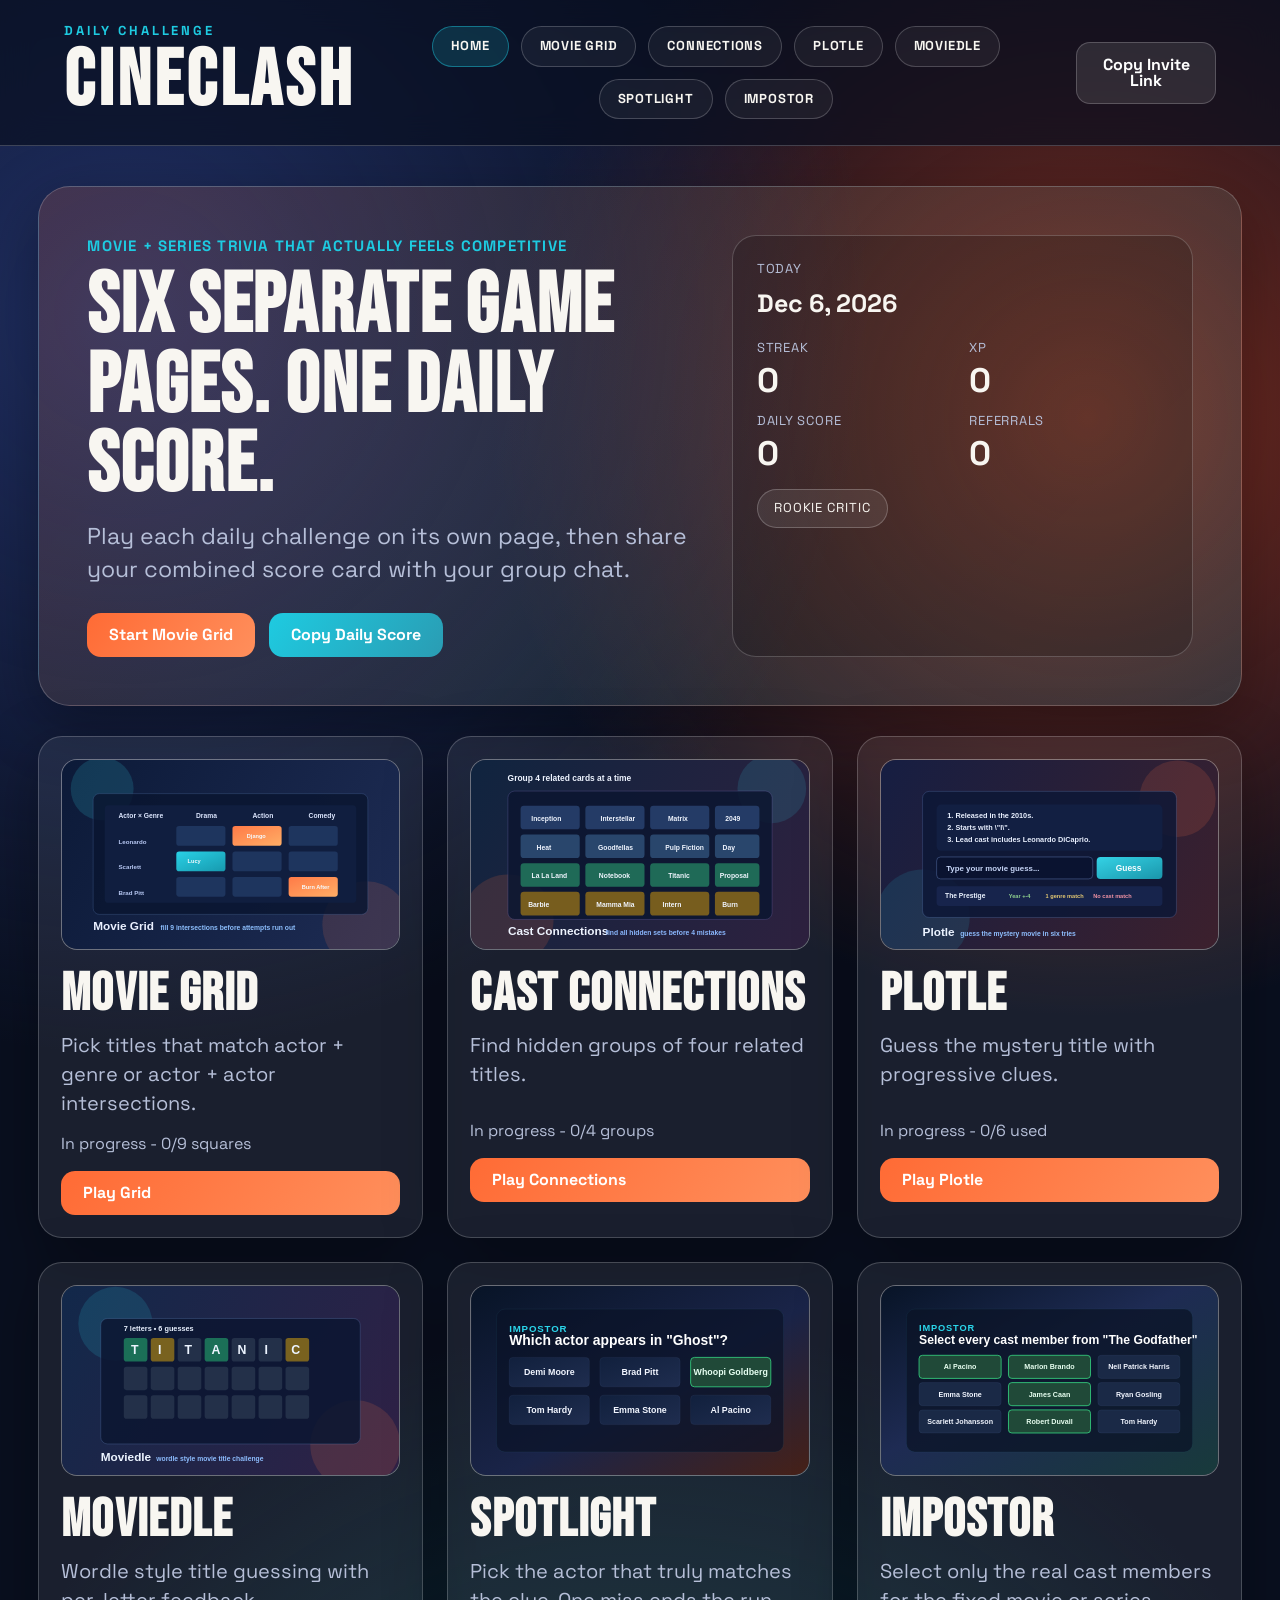
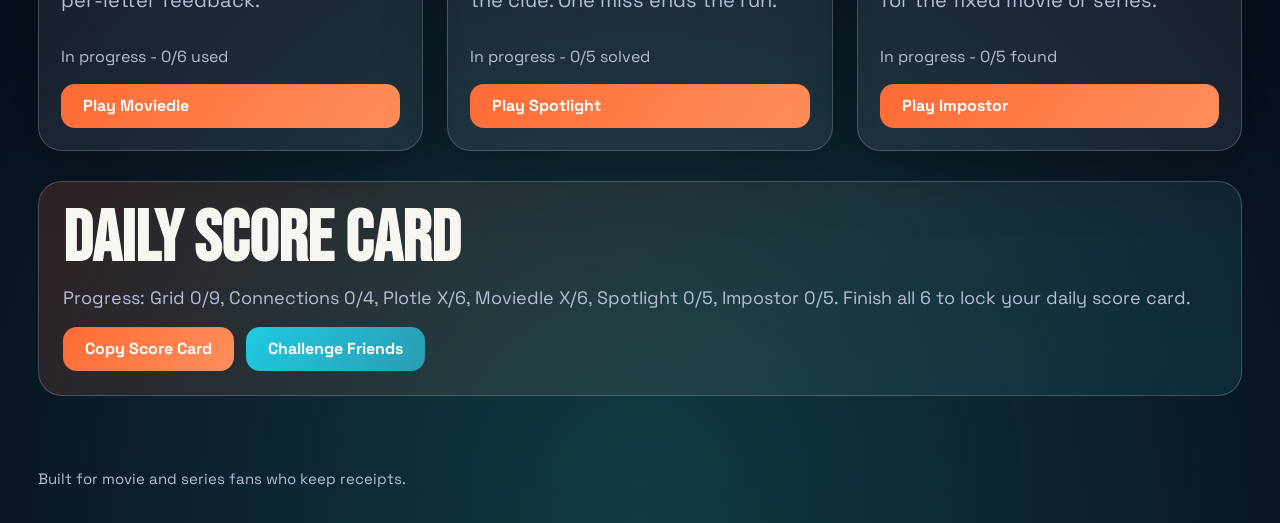
==== index.html @ 078f18a3 "first commit" ====
<!doctype html>
<html lang="en">
  <head>
    <meta charset="UTF-8" />
    <meta name="viewport" content="width=device-width, initial-scale=1.0" />
    <title>CineClash | Daily Movie &amp; Series Games</title>
    <meta
      name="description"
      content="Play daily movie and series games: Movie Grid, Cast Connections, Plotle, Moviedle, Spotlight, and Impostor. Build streaks, share scores, and challenge friends."
    />
    <link rel="preconnect" href="https://fonts.googleapis.com" />
    <link rel="preconnect" href="https://fonts.gstatic.com" crossorigin />
    <link
      href="https://fonts.googleapis.com/css2?family=Bebas+Neue&family=Space+Grotesk:wght@400;500;700&display=swap"
      rel="stylesheet"
    />
    <link rel="stylesheet" href="./styles.css" />
  </head>
  <body data-page="home">
    <div class="ambient ambient-a"></div>
    <div class="ambient ambient-b"></div>

    <header class="topbar">
      <div class="brand-wrap">
        <p class="eyebrow">Daily Challenge</p>
        <h1 class="brand">CineClash</h1>
      </div>
      <nav class="page-nav">
        <a class="nav-link active" href="./index.html">Home</a>
        <a class="nav-link" href="./movie-grid.html">Movie Grid</a>
        <a class="nav-link" href="./cast-connections.html">Connections</a>
        <a class="nav-link" href="./plotle.html">Plotle</a>
        <a class="nav-link" href="./moviedle.html">Moviedle</a>
        <a class="nav-link" href="./impostor.html">Spotlight</a>
        <a class="nav-link" href="./impostor-cast.html">Impostor</a>
      </nav>
      <div class="topbar-actions">
        <button id="copy-link-btn" class="btn btn-ghost">Copy Invite Link</button>
      </div>
    </header>

    <main class="layout">
      <section class="hero reveal">
        <div class="hero-main">
          <p class="hero-kicker">Movie + Series Trivia That Actually Feels Competitive</p>
          <h2>Six separate game pages. One daily score.</h2>
          <p class="hero-sub">
            Play each daily challenge on its own page, then share your combined score card with your group chat.
          </p>
          <div class="hero-actions">
            <a href="./movie-grid.html" class="btn btn-primary">Start Movie Grid</a>
            <button id="copy-haul-btn" class="btn btn-secondary">Copy Daily Score</button>
          </div>
        </div>
        <aside class="stat-card">
          <p class="stat-label">Today</p>
          <p id="today-date" class="stat-main">-</p>
          <div class="stat-grid">
            <div>
              <p class="stat-label">Streak</p>
              <p id="streak-value" class="stat-value">0</p>
            </div>
            <div>
              <p class="stat-label">XP</p>
              <p id="xp-value" class="stat-value">0</p>
            </div>
            <div>
              <p class="stat-label">Daily Score</p>
              <p id="daily-score-value" class="stat-value">0</p>
            </div>
            <div>
              <p class="stat-label">Referrals</p>
              <p id="referral-value" class="stat-value">0</p>
            </div>
          </div>
          <p id="tier-badge" class="tier-badge">Rookie Critic</p>
        </aside>
      </section>

      <section class="hub-grid reveal">
        <article class="hub-card">
          <img class="game-preview" src="./assets/movie-grid.svg" alt="Illustration for Movie Grid game" />
          <h3>Movie Grid</h3>
          <p>Pick titles that match actor + genre or actor + actor intersections.</p>
          <p id="home-grid-status" class="mini">Not started</p>
          <a class="btn btn-primary" href="./movie-grid.html">Play Grid</a>
        </article>
        <article class="hub-card">
          <img class="game-preview" src="./assets/cast-connections.svg" alt="Illustration for Cast Connections game" />
          <h3>Cast Connections</h3>
          <p>Find hidden groups of four related titles.</p>
          <p id="home-connections-status" class="mini">Not started</p>
          <a class="btn btn-primary" href="./cast-connections.html">Play Connections</a>
        </article>
        <article class="hub-card">
          <img class="game-preview" src="./assets/plotle.svg" alt="Illustration for Plotle game" />
          <h3>Plotle</h3>
          <p>Guess the mystery title with progressive clues.</p>
          <p id="home-plotle-status" class="mini">Not started</p>
          <a class="btn btn-primary" href="./plotle.html">Play Plotle</a>
        </article>
        <article class="hub-card">
          <img class="game-preview" src="./assets/moviedle.svg" alt="Illustration for Moviedle game" />
          <h3>Moviedle</h3>
          <p>Wordle style title guessing with per-letter feedback.</p>
          <p id="home-moviedle-status" class="mini">Not started</p>
          <a class="btn btn-primary" href="./moviedle.html">Play Moviedle</a>
        </article>
        <article class="hub-card">
          <img class="game-preview" src="./assets/impostor.svg" alt="Illustration for Spotlight game" />
          <h3>Spotlight</h3>
          <p>Pick the actor that truly matches the clue. One miss ends the run.</p>
          <p id="home-spotlight-status" class="mini">Not started</p>
          <a class="btn btn-primary" href="./impostor.html">Play Spotlight</a>
        </article>
        <article class="hub-card">
          <img class="game-preview" src="./assets/impostor-cast.svg" alt="Illustration for Impostor cast game" />
          <h3>Impostor</h3>
          <p>Select only the real cast members for the fixed movie or series.</p>
          <p id="home-impostor-status" class="mini">Not started</p>
          <a class="btn btn-primary" href="./impostor-cast.html">Play Impostor</a>
        </article>
      </section>

      <section class="share reveal">
        <h3>Daily Score Card</h3>
        <p id="haul-summary">Complete all six game pages to unlock your final score card.</p>
        <div class="share-actions">
          <button id="copy-final-btn" class="btn btn-primary">Copy Score Card</button>
          <button id="challenge-btn" class="btn btn-secondary">Challenge Friends</button>
        </div>
      </section>
    </main>

    <footer class="footer">
      <p>Built for movie and series fans who keep receipts.</p>
    </footer>

    <div id="toast" class="toast"></div>

    <script src="./data/catalog.js"></script>
    <script src="./app.js"></script>
  </body>
</html>
---- styles.css ----
:root {
  --bg: #090f1f;
  --bg-soft: #101a33;
  --surface: rgba(255, 255, 255, 0.07);
  --surface-strong: rgba(255, 255, 255, 0.12);
  --line: rgba(255, 255, 255, 0.2);
  --text: #f8f6f1;
  --muted: #b6bfd8;
  --accent: #ff6b35;
  --accent-2: #1ecbe1;
  --good: #35d07f;
  --warn: #ffcf5c;
  --bad: #ff5d73;
  --shadow: 0 18px 60px rgba(0, 0, 0, 0.34);
}

*,
*::before,
*::after {
  box-sizing: border-box;
}

html,
body {
  margin: 0;
  min-height: 100%;
  color: var(--text);
  background: radial-gradient(circle at 10% 15%, #202f63 0%, transparent 35%),
    radial-gradient(circle at 85% 20%, #7f2d1f 0%, transparent 30%),
    radial-gradient(circle at 50% 100%, #0f3b42 0%, transparent 35%),
    var(--bg);
  font-family: "Space Grotesk", sans-serif;
  font-size: 18px;
  line-height: 1.45;
}

a {
  color: inherit;
  text-decoration: none;
}

.ambient {
  position: fixed;
  pointer-events: none;
  filter: blur(52px);
  z-index: -1;
}

.ambient-a {
  width: 360px;
  height: 360px;
  background: rgba(255, 107, 53, 0.32);
  left: 6%;
  top: 22%;
  animation: drift 13s ease-in-out infinite;
}

.ambient-b {
  width: 430px;
  height: 430px;
  background: rgba(30, 203, 225, 0.32);
  right: 8%;
  top: 54%;
  animation: drift 15s ease-in-out infinite reverse;
}

@keyframes drift {
  0%,
  100% {
    transform: translate3d(0, 0, 0);
  }
  50% {
    transform: translate3d(0, -18px, 0) scale(1.07);
  }
}

.topbar {
  position: sticky;
  top: 0;
  z-index: 30;
  display: flex;
  justify-content: space-between;
  align-items: center;
  gap: 24px;
  padding: 24px 5vw;
  backdrop-filter: blur(16px);
  background: rgba(9, 15, 31, 0.66);
  border-bottom: 1px solid var(--line);
}

.page-nav {
  display: flex;
  flex-wrap: wrap;
  justify-content: center;
  gap: 12px;
}

.nav-link {
  border: 1px solid var(--line);
  border-radius: 999px;
  padding: 10px 18px;
  font-size: 13px;
  font-weight: 700;
  text-transform: uppercase;
  letter-spacing: 0.06em;
  background: rgba(255, 255, 255, 0.05);
  transition: border-color 0.15s ease, background 0.15s ease;
}

.nav-link:hover {
  border-color: var(--accent-2);
}

.nav-link.active {
  background: rgba(30, 203, 225, 0.16);
  border-color: rgba(30, 203, 225, 0.45);
}

.brand-wrap {
  display: flex;
  flex-direction: column;
  line-height: 1;
}

.eyebrow {
  margin: 0;
  color: var(--accent-2);
  text-transform: uppercase;
  letter-spacing: 0.22em;
  font-size: 13px;
  font-weight: 700;
}

.brand {
  margin: 6px 0 0;
  font-family: "Bebas Neue", sans-serif;
  font-size: clamp(56px, 7vw, 78px);
  letter-spacing: 0.05em;
}

.layout {
  width: min(1520px, 94vw);
  margin: 40px auto 72px;
  display: grid;
  gap: 30px;
}

.hero {
  background: linear-gradient(135deg, rgba(255, 107, 53, 0.17), rgba(30, 203, 225, 0.14));
  border: 1px solid var(--line);
  border-radius: 32px;
  box-shadow: var(--shadow);
  padding: clamp(30px, 4vw, 48px);
  display: grid;
  gap: 30px;
  grid-template-columns: 1.2fr 0.9fr;
}

.hero-main {
  display: grid;
  align-content: start;
}

.hero-kicker {
  margin: 0;
  color: var(--accent-2);
  letter-spacing: 0.08em;
  text-transform: uppercase;
  font-weight: 700;
  font-size: 15px;
}

.hero h2 {
  margin: 10px 0 14px;
  font-family: "Bebas Neue", sans-serif;
  letter-spacing: 0.02em;
  font-size: clamp(56px, 7.5vw, 84px);
  line-height: 0.95;
}

.hero-sub {
  margin: 0;
  color: var(--muted);
  font-size: clamp(18px, 2vw, 23px);
  max-width: 44ch;
}

.hero-actions {
  margin-top: 26px;
  display: flex;
  flex-wrap: wrap;
  gap: 14px;
}

.stat-card {
  background: rgba(0, 0, 0, 0.18);
  border: 1px solid var(--line);
  border-radius: 24px;
  padding: 24px;
}

.stat-grid {
  margin-top: 18px;
  display: grid;
  grid-template-columns: 1fr 1fr;
  gap: 14px;
}

.stat-label {
  margin: 0;
  color: var(--muted);
  font-size: 13px;
  letter-spacing: 0.06em;
  text-transform: uppercase;
}

.stat-main {
  margin: 6px 0 10px;
  font-weight: 700;
  font-size: 25px;
}

.stat-value {
  margin: 6px 0 0;
  font-weight: 700;
  font-size: 34px;
  line-height: 1;
}

.tier-badge {
  margin: 18px 0 0;
  display: inline-flex;
  align-items: center;
  border-radius: 999px;
  border: 1px solid rgba(255, 255, 255, 0.22);
  padding: 9px 16px;
  font-size: 13px;
  text-transform: uppercase;
  letter-spacing: 0.07em;
  background: rgba(255, 255, 255, 0.08);
}

.ticker {
  border: 1px solid var(--line);
  border-radius: 18px;
  padding: 18px 24px;
  background: rgba(255, 255, 255, 0.05);
}

.ticker-title {
  margin: 0;
  font-size: 13px;
  text-transform: uppercase;
  color: var(--accent-2);
  letter-spacing: 0.13em;
  font-weight: 700;
}

#live-feed {
  margin: 8px 0 0;
  font-weight: 600;
  font-size: 20px;
}

.games {
  display: grid;
  grid-template-columns: repeat(3, minmax(0, 1fr));
  gap: 24px;
}

.hub-grid {
  display: grid;
  grid-template-columns: repeat(3, minmax(0, 1fr));
  gap: 24px;
}

.hub-card {
  border: 1px solid var(--line);
  border-radius: 24px;
  padding: 22px;
  background: var(--surface);
  box-shadow: var(--shadow);
  min-height: 470px;
  display: grid;
  align-content: start;
}

.game-preview {
  width: 100%;
  aspect-ratio: 16 / 9;
  object-fit: cover;
  border-radius: 16px;
  border: 1px solid rgba(255, 255, 255, 0.3);
  margin-bottom: 18px;
  background: rgba(255, 255, 255, 0.08);
}

.hub-card h3 {
  margin: 0;
  font-family: "Bebas Neue", sans-serif;
  font-size: 54px;
  line-height: 0.95;
  letter-spacing: 0.02em;
}

.hub-card p {
  margin: 12px 0;
  color: var(--muted);
  min-height: 74px;
  font-size: 20px;
}

.hub-card .mini {
  min-height: 0;
  margin: 2px 0 16px;
  font-size: 16px;
}

.single-game {
  width: min(1260px, 100%);
  justify-self: center;
}

.game-card {
  border: 1px solid var(--line);
  border-radius: 28px;
  background: var(--surface);
  box-shadow: var(--shadow);
  padding: 26px;
  display: grid;
  gap: 22px;
}

.game-head {
  display: grid;
  gap: 14px;
}

.game-description-image {
  width: 100%;
  max-height: 310px;
  object-fit: cover;
  border-radius: 20px;
  border: 1px solid rgba(255, 255, 255, 0.28);
  background: rgba(255, 255, 255, 0.08);
}

.game-head h3 {
  margin: 0;
  font-family: "Bebas Neue", sans-serif;
  font-size: clamp(58px, 8vw, 76px);
  line-height: 0.95;
  letter-spacing: 0.02em;
}

.game-head p {
  margin: 0;
  color: var(--muted);
  font-size: 21px;
}

.panel {
  border: 1px solid var(--line);
  border-radius: 18px;
  padding: 20px;
  background: rgba(0, 0, 0, 0.22);
}

.mini {
  margin: 0 0 12px;
  color: var(--muted);
  font-size: 16px;
  min-height: auto;
}

.grid-board {
  display: grid;
  grid-template-columns: repeat(4, 1fr);
  gap: 10px;
}

.grid-header,
.grid-cell {
  min-height: clamp(82px, 8vw, 110px);
  border-radius: 14px;
  border: 1px solid var(--line);
  padding: 12px;
  display: flex;
  align-items: center;
  justify-content: center;
  text-align: center;
  font-size: clamp(14px, 1.5vw, 20px);
  line-height: 1.2;
}

.grid-header {
  background: rgba(255, 255, 255, 0.06);
  font-weight: 700;
}

.grid-corner {
  background: rgba(255, 107, 53, 0.2);
  border-color: rgba(255, 107, 53, 0.45);
}

.grid-cell {
  cursor: pointer;
  color: var(--text);
  background: rgba(13, 20, 39, 0.82);
  transition: transform 0.15s ease, border-color 0.15s ease;
}

.grid-cell:hover {
  transform: translateY(-1px);
}

.grid-cell.active {
  border-color: var(--accent-2);
  box-shadow: 0 0 0 2px rgba(30, 203, 225, 0.2);
}

.grid-cell.filled {
  background: rgba(53, 208, 127, 0.2);
  border-color: rgba(53, 208, 127, 0.55);
  font-weight: 700;
}

.grid-cell.wrong {
  animation: shake 0.26s ease;
}

@keyframes shake {
  0%,
  100% {
    transform: translateX(0);
  }
  25% {
    transform: translateX(-4px);
  }
  75% {
    transform: translateX(4px);
  }
}

.guess-row {
  display: flex;
  gap: 12px;
}

input {
  width: 100%;
  padding: 16px 18px;
  border: 1px solid var(--line);
  background: rgba(7, 12, 24, 0.85);
  color: var(--text);
  border-radius: 14px;
  outline: none;
  font-family: inherit;
  font-size: 18px;
}

input:focus {
  border-color: var(--accent-2);
}

.btn {
  border: none;
  border-radius: 14px;
  padding: 14px 22px;
  font-size: 16px;
  font-weight: 700;
  line-height: 1;
  font-family: inherit;
  cursor: pointer;
  color: #fff;
  transition: transform 0.18s ease, opacity 0.18s ease;
}

.btn:hover {
  transform: translateY(-1px);
}

.btn:active {
  transform: translateY(0);
}

.btn:disabled {
  opacity: 0.55;
  cursor: not-allowed;
}

.btn-primary {
  background: linear-gradient(125deg, #ff6b35, #ff8f5c);
}

.btn-secondary {
  background: linear-gradient(125deg, #1ecbe1, #2a9cb3);
}

.btn-ghost {
  background: rgba(255, 255, 255, 0.1);
  border: 1px solid var(--line);
}

.connections-board {
  display: grid;
  grid-template-columns: repeat(4, minmax(0, 1fr));
  gap: 10px;
  align-items: stretch;
}

.connections-board.empty {
  display: block;
}

.connections-board-empty {
  margin: 0;
  border: 1px dashed var(--line);
  border-radius: 14px;
  padding: 14px;
  color: var(--muted);
  text-align: center;
  font-size: 16px;
}

.conn-item {
  min-height: clamp(88px, 8vw, 112px);
  border-radius: 14px;
  border: 1px solid var(--line);
  background: rgba(11, 18, 35, 0.86);
  color: var(--text);
  font-size: clamp(14px, 1.4vw, 18px);
  font-weight: 600;
  padding: 10px;
  cursor: pointer;
  transition: border-color 0.15s ease, background 0.15s ease, transform 0.24s ease, opacity 0.24s ease;
  will-change: transform;
}

.conn-item.selected {
  border-color: var(--accent-2);
  background: rgba(30, 203, 225, 0.16);
}

.conn-item.solved {
  border-color: rgba(53, 208, 127, 0.6);
  background: rgba(53, 208, 127, 0.18);
}

.conn-item.is-entering {
  animation: conn-item-enter 0.3s cubic-bezier(0.2, 0.9, 0.3, 1);
}

@keyframes conn-item-enter {
  from {
    opacity: 0;
    transform: translateY(8px) scale(0.98);
  }
  to {
    opacity: 1;
    transform: translateY(0) scale(1);
  }
}

.guess-actions {
  display: flex;
  gap: 12px;
}

.solved-list {
  margin: 14px 0 0;
  padding: 0;
  list-style: none;
  display: grid;
  gap: 10px;
}

.connections-reveal-row {
  border-radius: 16px;
  padding: 12px 14px;
  border: 1px solid rgba(255, 255, 255, 0.26);
  color: #051423;
}

.connections-reveal-row.is-new {
  animation: connections-reveal-in 0.36s cubic-bezier(0.2, 0.9, 0.3, 1);
}

@keyframes connections-reveal-in {
  from {
    opacity: 0;
    transform: translateY(-10px) scale(0.98);
  }
  to {
    opacity: 1;
    transform: translateY(0) scale(1);
  }
}

.connections-reveal-row strong {
  display: block;
  font-family: "Bebas Neue", sans-serif;
  letter-spacing: 0.03em;
  font-size: clamp(30px, 3.6vw, 42px);
  line-height: 0.95;
  margin-bottom: 6px;
}

.connections-reveal-row p {
  margin: 0;
  font-weight: 600;
  font-size: 17px;
  line-height: 1.25;
}

.connections-reveal-row.tone-0 {
  background: #ffd43a;
}

.connections-reveal-row.tone-1 {
  background: #5fd4ff;
}

.connections-reveal-row.tone-2 {
  background: #86e8a7;
}

.connections-reveal-row.tone-3 {
  background: #ff9dc0;
}

.game-head .impostor-progress {
  margin: 0;
  color: var(--accent-2);
  text-transform: uppercase;
  letter-spacing: 0.08em;
  font-weight: 700;
  font-size: 14px;
}

.game-head .impostor-question {
  margin: 8px 0 0;
  font-family: "Bebas Neue", sans-serif;
  font-size: clamp(44px, 6vw, 62px);
  line-height: 0.95;
  letter-spacing: 0.02em;
}

.game-head .impostor-sub {
  margin: 8px 0 0;
  color: var(--muted);
  font-size: 19px;
}

.impostor-options {
  display: grid;
  grid-template-columns: repeat(3, minmax(0, 1fr));
  gap: 12px;
}

.impostor-option {
  min-height: clamp(88px, 7vw, 112px);
  border-radius: 14px;
  border: 1px solid var(--line);
  background: rgba(11, 18, 35, 0.86);
  color: var(--text);
  font-size: clamp(16px, 1.5vw, 20px);
  font-weight: 700;
  padding: 12px;
  cursor: pointer;
  transition: border-color 0.16s ease, background 0.16s ease, transform 0.16s ease;
}

.impostor-option:hover {
  transform: translateY(-1px);
}

.impostor-option.selected {
  border-color: var(--accent-2);
  background: rgba(30, 203, 225, 0.16);
}

.impostor-option.correct {
  border-color: rgba(53, 208, 127, 0.72);
  background: rgba(53, 208, 127, 0.26);
}

.impostor-option.wrong {
  border-color: rgba(255, 93, 115, 0.72);
  background: rgba(255, 93, 115, 0.24);
}

.impostor-options.revealed {
  grid-template-columns: 1fr;
}

.impostor-reveal-row {
  border-radius: 14px;
  border: 1px solid var(--line);
  background: rgba(0, 0, 0, 0.2);
  padding: 14px;
}

.impostor-reveal-row strong {
  display: block;
  font-size: 18px;
  line-height: 1.25;
}

.impostor-reveal-row p {
  margin: 6px 0 0;
  color: var(--accent-2);
  font-weight: 700;
  font-size: 20px;
}

.impostor-cast-options {
  display: grid;
  grid-template-columns: repeat(3, minmax(0, 1fr));
  gap: 12px;
}

.impostor-cast-option {
  min-height: clamp(88px, 7vw, 112px);
  border-radius: 14px;
  border: 1px solid var(--line);
  background: rgba(11, 18, 35, 0.86);
  color: var(--text);
  font-size: clamp(16px, 1.5vw, 20px);
  font-weight: 700;
  padding: 12px;
  cursor: pointer;
  transition: border-color 0.16s ease, background 0.16s ease, transform 0.16s ease;
}

.impostor-cast-option:hover {
  transform: translateY(-1px);
}

.impostor-cast-option.selected {
  border-color: var(--accent-2);
  background: rgba(30, 203, 225, 0.16);
}

.impostor-cast-option.correct {
  border-color: rgba(53, 208, 127, 0.72);
  background: rgba(53, 208, 127, 0.26);
}

.impostor-cast-option.wrong {
  border-color: rgba(255, 93, 115, 0.72);
  background: rgba(255, 93, 115, 0.24);
}

.clue-box {
  border: 1px solid var(--line);
  border-radius: 16px;
  background: rgba(0, 0, 0, 0.2);
  padding: 18px;
  min-height: 140px;
}

.clue-box p {
  margin: 0 0 10px;
  font-size: 18px;
}

.clue-box p:last-child {
  margin-bottom: 0;
}

.plotle-guesses {
  display: grid;
  gap: 10px;
}

.moviedle-clue {
  border: 1px solid var(--line);
  border-radius: 16px;
  padding: 14px 16px;
  background: rgba(0, 0, 0, 0.2);
  font-size: 17px;
  color: var(--muted);
}

.moviedle-board-wrap {
  overflow-x: auto;
}

.moviedle-board {
  display: grid;
  gap: 10px;
}

.moviedle-row {
  display: grid;
  gap: 10px;
}

.moviedle-row.active .moviedle-tile.empty {
  border-color: rgba(30, 203, 225, 0.35);
}

.moviedle-row.answer-row {
  margin-top: 6px;
}

.moviedle-tile {
  min-height: clamp(76px, 7vw, 94px);
  border-radius: 12px;
  border: 1px solid var(--line);
  background: rgba(11, 18, 35, 0.9);
  display: flex;
  align-items: center;
  justify-content: center;
  text-transform: uppercase;
  font-size: clamp(26px, 2.2vw, 34px);
  font-weight: 800;
  letter-spacing: 0.04em;
}

.moviedle-tile.exact {
  background: rgba(53, 208, 127, 0.28);
  border-color: rgba(53, 208, 127, 0.6);
}

.moviedle-tile.present {
  background: rgba(255, 207, 92, 0.25);
  border-color: rgba(255, 207, 92, 0.62);
}

.moviedle-tile.absent {
  background: rgba(119, 133, 160, 0.3);
  border-color: rgba(145, 157, 180, 0.58);
}

.moviedle-tile.empty {
  background: rgba(255, 255, 255, 0.03);
}

.moviedle-tile.draft {
  background: rgba(30, 203, 225, 0.18);
  border-color: rgba(30, 203, 225, 0.6);
}

.moviedle-tile.cursor {
  border-color: rgba(30, 203, 225, 0.8);
  box-shadow: 0 0 0 2px rgba(30, 203, 225, 0.22);
  animation: moviedle-cursor 1s steps(1) infinite;
}

@keyframes moviedle-cursor {
  0%,
  49% {
    background: rgba(255, 255, 255, 0.03);
  }
  50%,
  100% {
    background: rgba(30, 203, 225, 0.2);
  }
}

.moviedle-entry-hint {
  margin-bottom: 8px;
}

.moviedle-hidden-input {
  position: absolute;
  width: 1px;
  height: 1px;
  opacity: 0;
  pointer-events: none;
  border: 0;
  padding: 0;
}

.moviedle-keyboard {
  display: grid;
  gap: 8px;
  width: min(640px, 100%);
  margin: 0 auto;
}

.moviedle-keyboard-row {
  display: grid;
  grid-auto-flow: column;
  grid-auto-columns: minmax(0, 1fr);
  gap: 8px;
}

.moviedle-key {
  border: 1px solid var(--line);
  border-radius: 10px;
  background: #f0f2f4;
  color: #111827;
  padding: 12px 8px;
  font-size: 20px;
  font-weight: 700;
  text-transform: lowercase;
  cursor: pointer;
  transition: transform 0.1s ease, filter 0.1s ease;
}

.moviedle-key:hover {
  filter: brightness(0.96);
  transform: translateY(-1px);
}

.moviedle-key.wide {
  grid-column: span 2;
}

.moviedle-key.exact {
  background: rgba(53, 208, 127, 0.9);
  color: #04200f;
}

.moviedle-key.present {
  background: rgba(255, 207, 92, 0.92);
  color: #2b1c00;
}

.moviedle-key.absent {
  background: rgba(151, 163, 180, 0.72);
  color: #f7f9fc;
}

.moviedle-key:disabled {
  opacity: 0.72;
  cursor: default;
}

.guess-item {
  border-radius: 14px;
  border: 1px solid var(--line);
  background: rgba(10, 16, 31, 0.84);
  padding: 12px;
  font-size: 16px;
}

.guess-item strong {
  display: block;
  margin-bottom: 8px;
}

.guess-tags {
  display: flex;
  flex-wrap: wrap;
  gap: 8px;
}

.tag {
  border-radius: 999px;
  padding: 6px 10px;
  font-size: 13px;
  font-weight: 700;
}

.tag.good {
  background: rgba(53, 208, 127, 0.24);
  border: 1px solid rgba(53, 208, 127, 0.56);
}

.tag.mid {
  background: rgba(255, 207, 92, 0.24);
  border: 1px solid rgba(255, 207, 92, 0.56);
}

.tag.bad {
  background: rgba(255, 93, 115, 0.24);
  border: 1px solid rgba(255, 93, 115, 0.56);
}

.share {
  border: 1px solid var(--line);
  border-radius: 24px;
  padding: 24px;
  background: linear-gradient(130deg, rgba(255, 107, 53, 0.15), rgba(30, 203, 225, 0.1));
}

.share h3 {
  margin: 0;
  font-family: "Bebas Neue", sans-serif;
  font-size: clamp(52px, 6vw, 72px);
  line-height: 0.95;
}

.share p {
  color: var(--muted);
  font-size: 18px;
  margin: 10px 0 16px;
}

.share-actions {
  display: flex;
  flex-wrap: wrap;
  gap: 12px;
}

.footer {
  width: min(1520px, 94vw);
  margin: 0 auto 34px;
  color: var(--muted);
  font-size: 15px;
}

.toast {
  position: fixed;
  left: 50%;
  bottom: 24px;
  transform: translateX(-50%) translateY(12px);
  padding: 14px 20px;
  border-radius: 999px;
  border: 1px solid var(--line);
  background: rgba(0, 0, 0, 0.84);
  font-size: 15px;
  opacity: 0;
  pointer-events: none;
  transition: opacity 0.2s ease, transform 0.2s ease;
  z-index: 40;
}

.toast.show {
  opacity: 1;
  transform: translateX(-50%) translateY(0);
}

.win-modal {
  position: fixed;
  inset: 0;
  background: rgba(4, 8, 18, 0.72);
  backdrop-filter: blur(6px);
  display: none;
  align-items: center;
  justify-content: center;
  padding: 24px;
  z-index: 55;
}

.win-modal.show {
  display: flex;
}

.win-modal-card {
  width: min(560px, 94vw);
  border-radius: 24px;
  border: 1px solid var(--line);
  background: linear-gradient(140deg, rgba(255, 107, 53, 0.2), rgba(30, 203, 225, 0.16)), var(--bg-soft);
  box-shadow: var(--shadow);
  padding: 28px;
  text-align: center;
}

.win-modal-card h3 {
  margin: 0;
  font-family: "Bebas Neue", sans-serif;
  font-size: clamp(52px, 7vw, 72px);
  line-height: 0.95;
}

.win-modal-card p {
  margin: 14px 0 22px;
  color: var(--text);
  font-size: clamp(20px, 2.6vw, 28px);
}

.win-modal-card.lost {
  background: linear-gradient(140deg, rgba(255, 93, 115, 0.24), rgba(255, 107, 53, 0.16)), var(--bg-soft);
}

.reveal {
  animation: reveal 0.5s ease both;
}

@keyframes reveal {
  from {
    opacity: 0;
    transform: translateY(10px);
  }
  to {
    opacity: 1;
    transform: translateY(0);
  }
}

@media (max-width: 1320px) {
  .layout,
  .footer {
    width: min(1320px, 94vw);
  }

  .hub-grid {
    grid-template-columns: repeat(3, minmax(0, 1fr));
  }
}

@media (max-width: 1120px) {
  html,
  body {
    font-size: 17px;
  }

  .topbar {
    flex-wrap: wrap;
    justify-content: center;
    padding: 20px 4vw;
  }

  .hero {
    grid-template-columns: 1fr;
  }

  .hub-grid {
    grid-template-columns: repeat(3, minmax(0, 1fr));
  }

  .single-game {
    width: 100%;
  }

  .connections-board {
    grid-template-columns: repeat(2, minmax(0, 1fr));
  }

  .impostor-options {
    grid-template-columns: repeat(2, minmax(0, 1fr));
  }

  .impostor-cast-options {
    grid-template-columns: repeat(2, minmax(0, 1fr));
  }
}

@media (max-width: 760px) {
  .layout {
    margin-top: 24px;
    gap: 20px;
  }

  .topbar {
    align-items: flex-start;
    justify-content: flex-start;
    gap: 14px;
  }

  .page-nav {
    width: 100%;
    justify-content: flex-start;
  }

  .nav-link {
    font-size: 12px;
    padding: 9px 13px;
  }

  .hub-grid {
    grid-template-columns: 1fr;
  }

  .hero,
  .share,
  .game-card,
  .hub-card,
  .panel,
  .stat-card,
  .ticker {
    padding: 16px;
    border-radius: 18px;
  }

  .hero h2,
  .share h3,
  .game-head h3,
  .hub-card h3 {
    font-size: clamp(40px, 11vw, 58px);
  }

  .hero-sub,
  .game-head p,
  .hub-card p,
  .share p,
  #live-feed,
  .clue-box p {
    font-size: 16px;
  }

  .guess-row,
  .guess-actions,
  .share-actions,
  .hero-actions {
    flex-direction: column;
  }

  .grid-board,
  .connections-board {
    gap: 8px;
  }

  .impostor-options {
    grid-template-columns: 1fr;
    gap: 8px;
  }

  .impostor-cast-options {
    grid-template-columns: 1fr;
    gap: 8px;
  }

  .moviedle-row {
    gap: 6px;
  }

  .grid-header,
  .grid-cell,
  .conn-item,
  .impostor-option,
  .impostor-cast-option {
    min-height: 70px;
    font-size: 13px;
    border-radius: 10px;
    padding: 8px;
  }

  input,
  .btn {
    font-size: 15px;
    padding: 12px 14px;
  }

  .moviedle-tile {
    min-height: 58px;
    font-size: 20px;
    border-radius: 8px;
  }

  .moviedle-key {
    font-size: 16px;
    padding: 10px 6px;
    border-radius: 8px;
  }

  .game-description-image {
    border-radius: 14px;
  }

  .game-preview {
    margin-bottom: 12px;
    border-radius: 12px;
  }

  .hub-card {
    min-height: 0;
  }
}
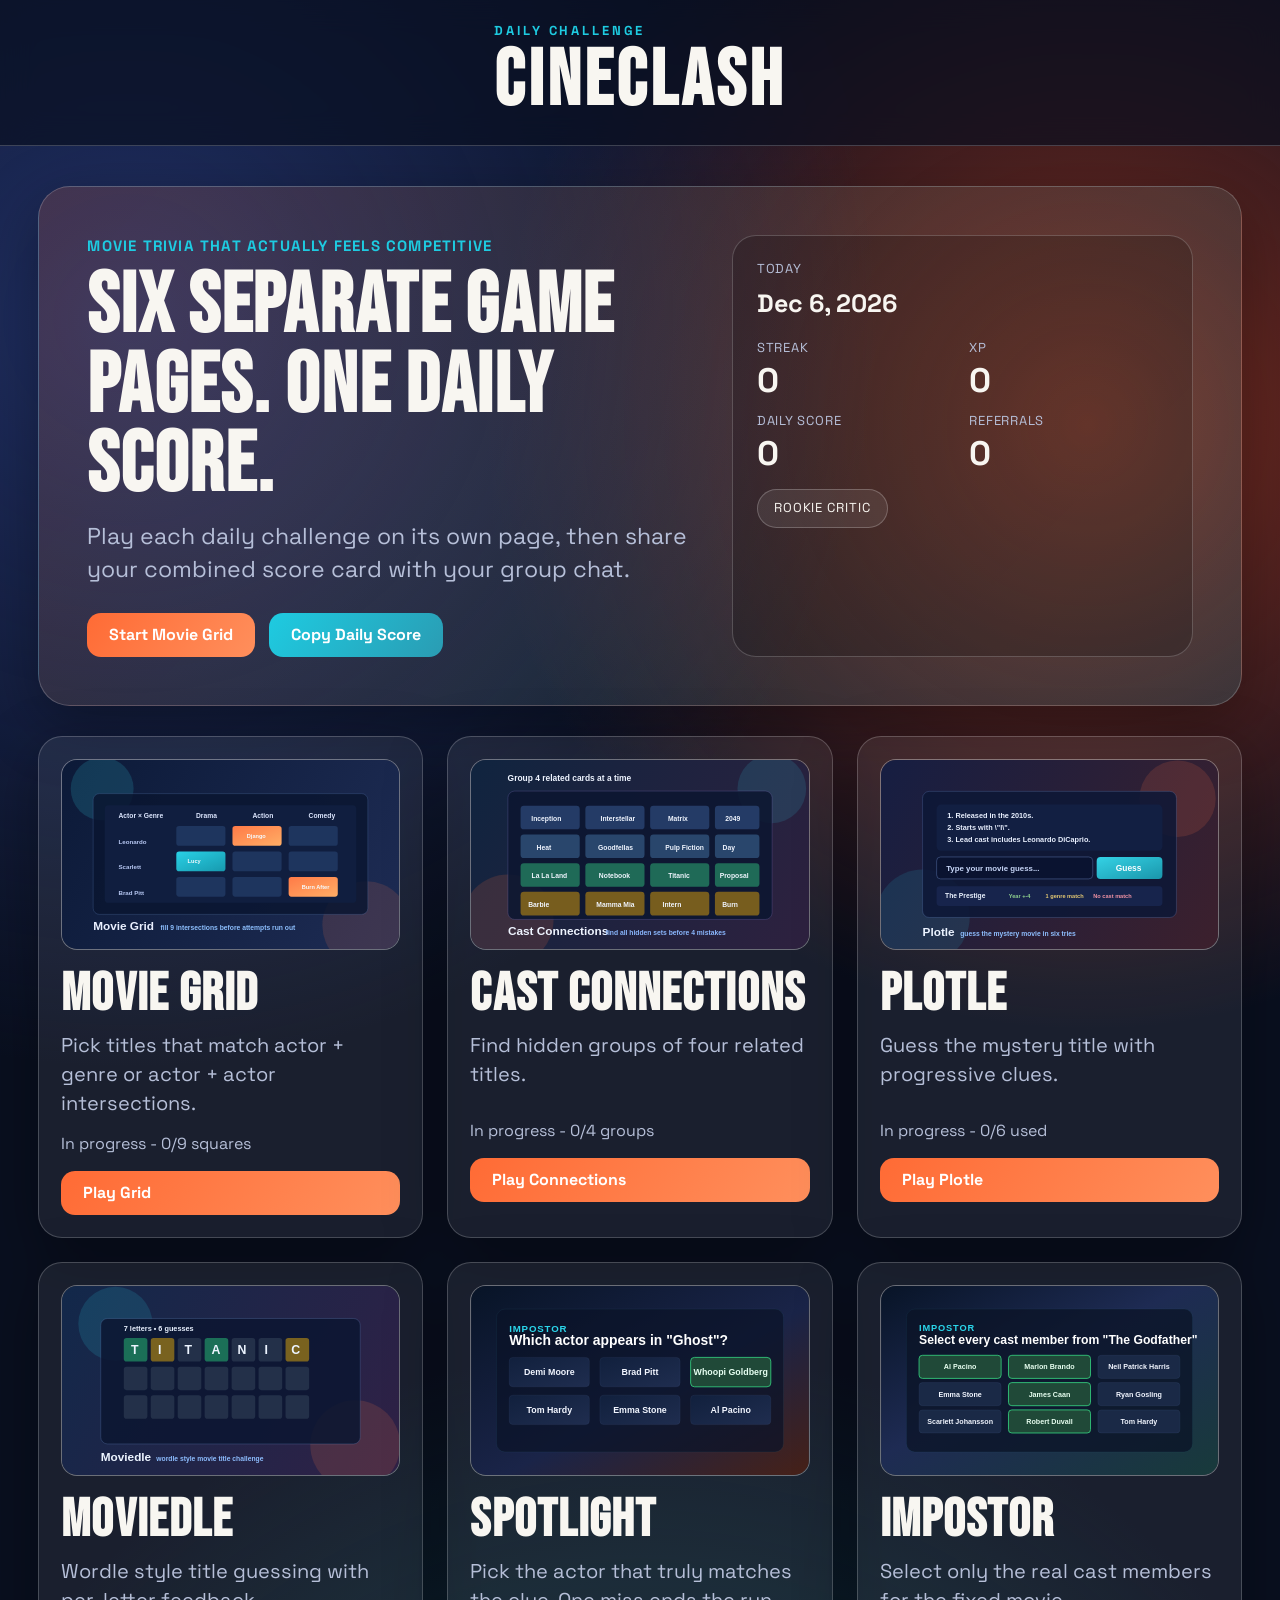
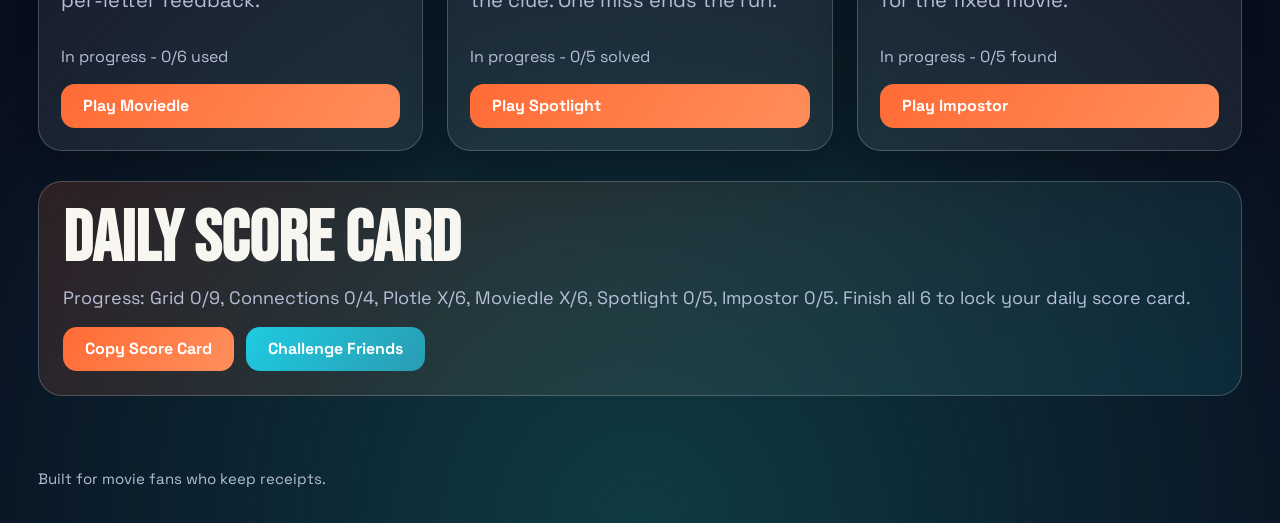
==== commit 43276930: "New database and bug fixes" ====
--- a/index.html
+++ b/index.html
@@ -3,10 +3,10 @@
   <head>
     <meta charset="UTF-8" />
     <meta name="viewport" content="width=device-width, initial-scale=1.0" />
-    <title>CineClash | Daily Movie &amp; Series Games</title>
+    <title>CineClash | Daily Movie Games</title>
     <meta
       name="description"
-      content="Play daily movie and series games: Movie Grid, Cast Connections, Plotle, Moviedle, Spotlight, and Impostor. Build streaks, share scores, and challenge friends."
+      content="Play daily movie games: Movie Grid, Cast Connections, Plotle, Moviedle, Spotlight, and Impostor. Build streaks, share scores, and challenge friends."
     />
     <link rel="preconnect" href="https://fonts.googleapis.com" />
     <link rel="preconnect" href="https://fonts.gstatic.com" crossorigin />
@@ -21,28 +21,18 @@
     <div class="ambient ambient-b"></div>
 
     <header class="topbar">
-      <div class="brand-wrap">
-        <p class="eyebrow">Daily Challenge</p>
-        <h1 class="brand">CineClash</h1>
-      </div>
-      <nav class="page-nav">
-        <a class="nav-link active" href="./index.html">Home</a>
-        <a class="nav-link" href="./movie-grid.html">Movie Grid</a>
-        <a class="nav-link" href="./cast-connections.html">Connections</a>
-        <a class="nav-link" href="./plotle.html">Plotle</a>
-        <a class="nav-link" href="./moviedle.html">Moviedle</a>
-        <a class="nav-link" href="./impostor.html">Spotlight</a>
-        <a class="nav-link" href="./impostor-cast.html">Impostor</a>
-      </nav>
-      <div class="topbar-actions">
-        <button id="copy-link-btn" class="btn btn-ghost">Copy Invite Link</button>
-      </div>
+      <a class="brand-home" href="./index.html" aria-label="Go to home">
+        <div class="brand-wrap">
+          <p class="eyebrow">Daily Challenge</p>
+          <h1 class="brand">CineClash</h1>
+        </div>
+      </a>
     </header>
 
     <main class="layout">
       <section class="hero reveal">
         <div class="hero-main">
-          <p class="hero-kicker">Movie + Series Trivia That Actually Feels Competitive</p>
+          <p class="hero-kicker">Movie Trivia That Actually Feels Competitive</p>
           <h2>Six separate game pages. One daily score.</h2>
           <p class="hero-sub">
             Play each daily challenge on its own page, then share your combined score card with your group chat.
@@ -116,7 +106,7 @@
         <article class="hub-card">
           <img class="game-preview" src="./assets/impostor-cast.svg" alt="Illustration for Impostor cast game" />
           <h3>Impostor</h3>
-          <p>Select only the real cast members for the fixed movie or series.</p>
+          <p>Select only the real cast members for the fixed movie.</p>
           <p id="home-impostor-status" class="mini">Not started</p>
           <a class="btn btn-primary" href="./impostor-cast.html">Play Impostor</a>
         </article>
@@ -133,7 +123,7 @@
     </main>
 
     <footer class="footer">
-      <p>Built for movie and series fans who keep receipts.</p>
+      <p>Built for movie fans who keep receipts.</p>
     </footer>
 
     <div id="toast" class="toast"></div>
--- a/styles.css
+++ b/styles.css
@@ -32,6 +32,7 @@
   font-family: "Space Grotesk", sans-serif;
   font-size: 18px;
   line-height: 1.45;
+  overflow-x: hidden;
 }
 
 a {
@@ -79,7 +80,7 @@
   top: 0;
   z-index: 30;
   display: flex;
-  justify-content: space-between;
+  justify-content: center;
   align-items: center;
   gap: 24px;
   padding: 24px 5vw;
@@ -88,11 +89,22 @@
   border-bottom: 1px solid var(--line);
 }
 
+.brand-home {
+  display: inline-flex;
+  align-items: center;
+  transition: opacity 0.16s ease;
+}
+
+.brand-home:hover {
+  opacity: 0.9;
+}
+
 .page-nav {
   display: flex;
   flex-wrap: wrap;
   justify-content: center;
   gap: 12px;
+  min-width: 0;
 }
 
 .nav-link {
@@ -105,6 +117,7 @@
   letter-spacing: 0.06em;
   background: rgba(255, 255, 255, 0.05);
   transition: border-color 0.15s ease, background 0.15s ease;
+  white-space: nowrap;
 }
 
 .nav-link:hover {
@@ -136,6 +149,15 @@
   font-family: "Bebas Neue", sans-serif;
   font-size: clamp(56px, 7vw, 78px);
   letter-spacing: 0.05em;
+}
+
+.topbar-actions {
+  display: flex;
+  align-items: center;
+}
+
+.topbar-actions .btn {
+  white-space: nowrap;
 }
 
 .layout {
@@ -391,6 +413,8 @@
   text-align: center;
   font-size: clamp(14px, 1.5vw, 20px);
   line-height: 1.2;
+  overflow-wrap: anywhere;
+  word-break: break-word;
 }
 
 .grid-header {
@@ -535,6 +559,8 @@
   cursor: pointer;
   transition: border-color 0.15s ease, background 0.15s ease, transform 0.24s ease, opacity 0.24s ease;
   will-change: transform;
+  overflow-wrap: anywhere;
+  word-break: break-word;
 }
 
 .conn-item.selected {
@@ -669,6 +695,8 @@
   padding: 12px;
   cursor: pointer;
   transition: border-color 0.16s ease, background 0.16s ease, transform 0.16s ease;
+  overflow-wrap: anywhere;
+  word-break: break-word;
 }
 
 .impostor-option:hover {
@@ -731,6 +759,8 @@
   padding: 12px;
   cursor: pointer;
   transition: border-color 0.16s ease, background 0.16s ease, transform 0.16s ease;
+  overflow-wrap: anywhere;
+  word-break: break-word;
 }
 
 .impostor-cast-option:hover {
@@ -865,13 +895,16 @@
 }
 
 .moviedle-hidden-input {
-  position: absolute;
+  position: fixed;
+  top: 0;
+  left: 0;
   width: 1px;
   height: 1px;
   opacity: 0;
   pointer-events: none;
   border: 0;
   padding: 0;
+  transform: translate(-200vw, -200vh);
 }
 
 .moviedle-keyboard {
@@ -1106,12 +1139,36 @@
     padding: 20px 4vw;
   }
 
+  .brand {
+    font-size: clamp(44px, 7vw, 62px);
+  }
+
+  .page-nav {
+    width: 100%;
+    justify-content: flex-start;
+    flex-wrap: nowrap;
+    overflow-x: auto;
+    padding-bottom: 6px;
+    margin-bottom: -6px;
+    -webkit-overflow-scrolling: touch;
+    scrollbar-width: thin;
+  }
+
+  .page-nav::-webkit-scrollbar {
+    height: 6px;
+  }
+
+  .page-nav::-webkit-scrollbar-thumb {
+    background: rgba(255, 255, 255, 0.24);
+    border-radius: 999px;
+  }
+
   .hero {
     grid-template-columns: 1fr;
   }
 
   .hub-grid {
-    grid-template-columns: repeat(3, minmax(0, 1fr));
+    grid-template-columns: repeat(2, minmax(0, 1fr));
   }
 
   .single-game {
@@ -1138,19 +1195,27 @@
   }
 
   .topbar {
-    align-items: flex-start;
-    justify-content: flex-start;
+    align-items: center;
+    justify-content: center;
     gap: 14px;
   }
 
   .page-nav {
     width: 100%;
     justify-content: flex-start;
+    flex-wrap: nowrap;
+    overflow-x: auto;
+    padding-bottom: 6px;
+    margin-bottom: -6px;
   }
 
   .nav-link {
     font-size: 12px;
     padding: 9px 13px;
+  }
+
+  .brand {
+    font-size: clamp(36px, 12vw, 52px);
   }
 
   .hub-grid {
@@ -1184,6 +1249,10 @@
     font-size: 16px;
   }
 
+  .stat-value {
+    font-size: clamp(24px, 8vw, 30px);
+  }
+
   .guess-row,
   .guess-actions,
   .share-actions,
@@ -1251,4 +1320,70 @@
   .hub-card {
     min-height: 0;
   }
-}
+
+  .hub-card p {
+    min-height: 0;
+  }
+}
+
+@media (max-width: 560px) {
+  html,
+  body {
+    font-size: 16px;
+  }
+
+  .layout,
+  .footer {
+    width: min(1520px, 96vw);
+  }
+
+  .topbar {
+    padding: 14px 3vw;
+  }
+
+  .hero {
+    gap: 18px;
+  }
+
+  .hero-actions,
+  .share-actions,
+  .guess-actions {
+    gap: 10px;
+  }
+
+  .grid-header,
+  .grid-cell,
+  .conn-item,
+  .impostor-option,
+  .impostor-cast-option {
+    min-height: 62px;
+    font-size: 12px;
+    padding: 7px;
+  }
+
+  .moviedle-tile {
+    min-height: 52px;
+    font-size: 18px;
+  }
+
+  .moviedle-keyboard {
+    gap: 6px;
+  }
+
+  .moviedle-keyboard-row {
+    gap: 6px;
+  }
+
+  .moviedle-key {
+    font-size: 14px;
+    padding: 9px 5px;
+  }
+
+  .connections-reveal-row strong {
+    font-size: clamp(24px, 8vw, 30px);
+  }
+
+  .connections-reveal-row p {
+    font-size: 14px;
+  }
+}
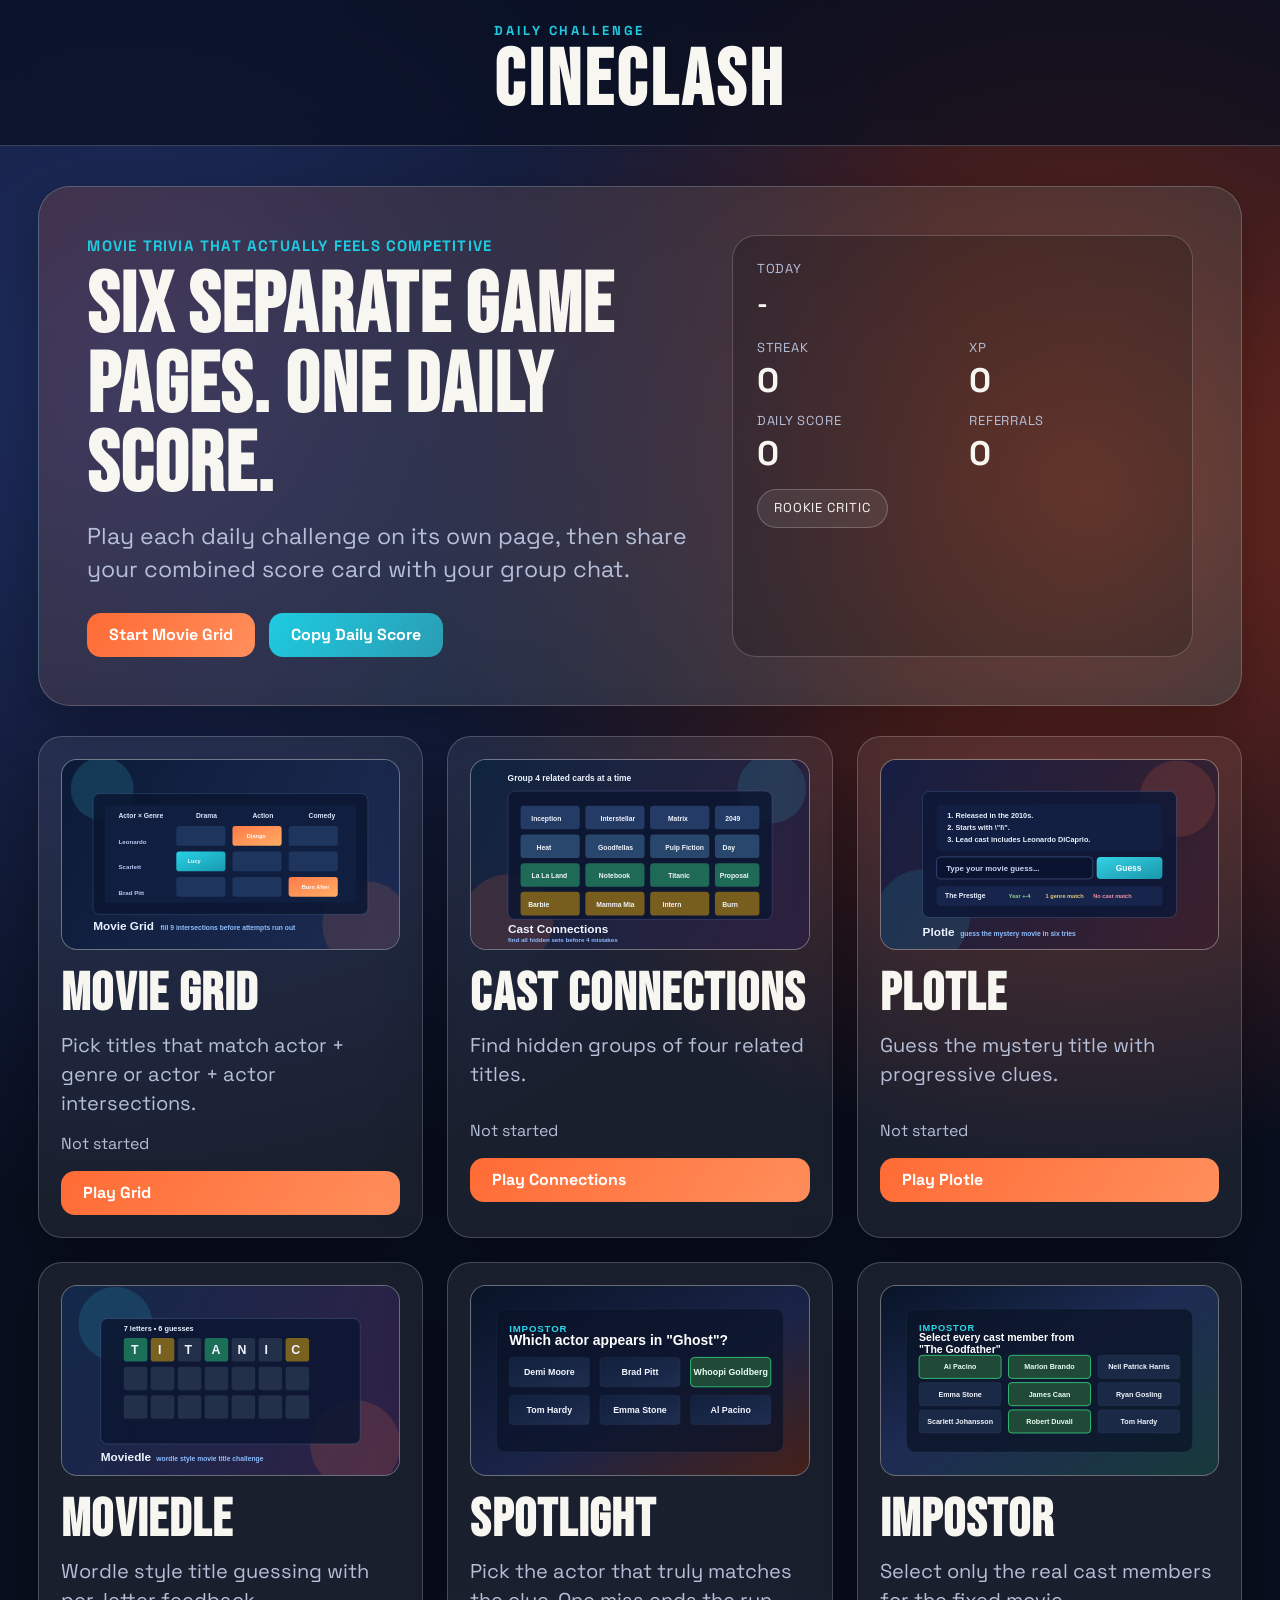
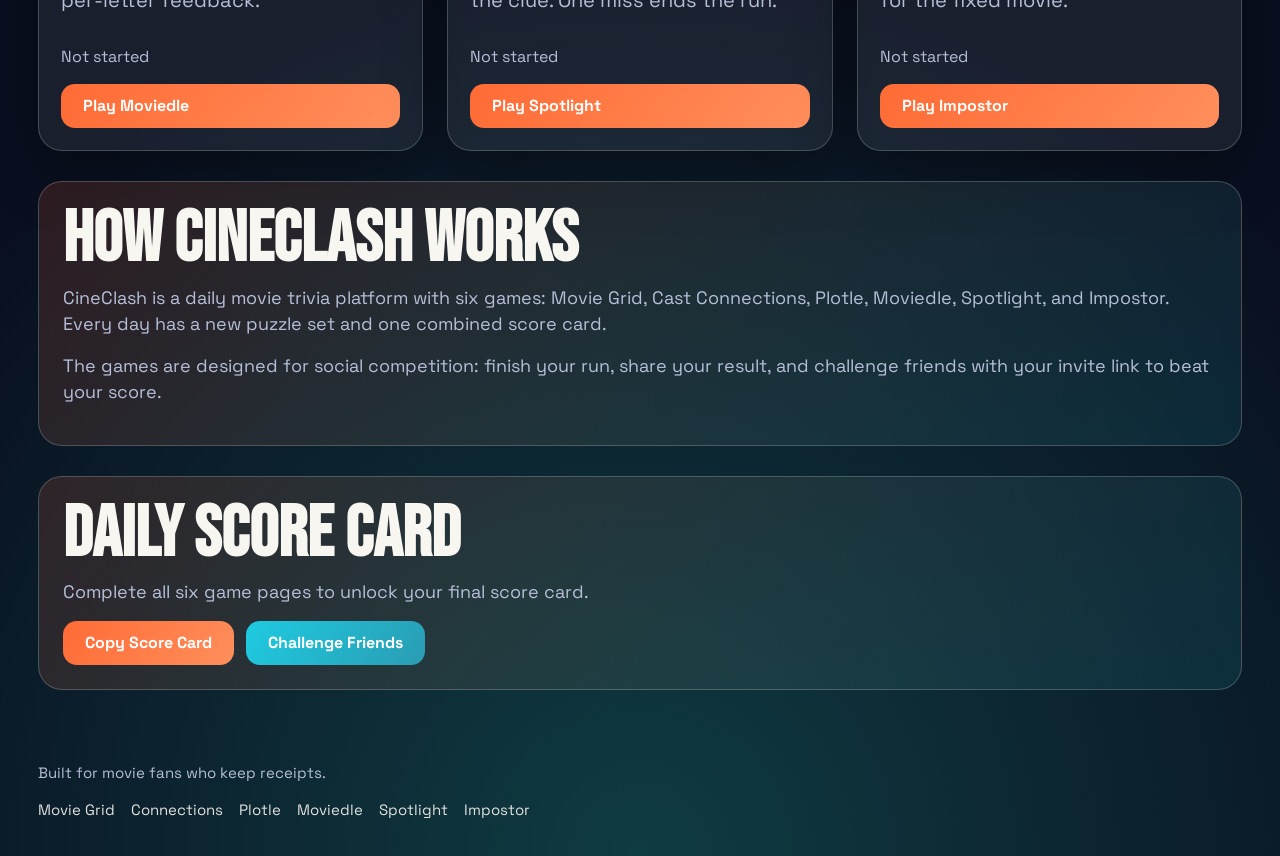
==== commit 00f6882c: "readjusted catalog to BE" ====
--- a/index.html
+++ b/index.html
@@ -3,18 +3,67 @@
   <head>
     <meta charset="UTF-8" />
     <meta name="viewport" content="width=device-width, initial-scale=1.0" />
-    <title>CineClash | Daily Movie Games</title>
+    <title>CineClash - Daily Movie Games: Grid, Connections, Plotle, Moviedle</title>
     <meta
       name="description"
-      content="Play daily movie games: Movie Grid, Cast Connections, Plotle, Moviedle, Spotlight, and Impostor. Build streaks, share scores, and challenge friends."
-    />
+      content="Play viral daily movie games: Movie Grid, Cast Connections, Plotle, Moviedle, Spotlight and Impostor. Build streaks, share score cards, and challenge your friends."
+    />
+    <meta name="robots" content="index, follow, max-image-preview:large, max-snippet:-1, max-video-preview:-1" />
+    <meta name="theme-color" content="#081427" />
+    <link rel="canonical" href="https://cineclashgame.vercel.app/" />
+    <link rel="alternate" hreflang="en" href="https://cineclashgame.vercel.app/" />
+    <meta property="og:type" content="website" />
+    <meta property="og:site_name" content="CineClash" />
+    <meta property="og:title" content="CineClash - Daily Movie Games" />
+    <meta
+      property="og:description"
+      content="Daily movie trivia games with social challenge loops. Play Grid, Connections, Plotle, Moviedle, Spotlight, and Impostor."
+    />
+    <meta property="og:url" content="https://cineclashgame.vercel.app/" />
+    <meta property="og:image" content="https://cineclashgame.vercel.app/assets/movie-grid.svg" />
+    <meta property="og:image:alt" content="CineClash daily movie games preview" />
+    <meta name="twitter:card" content="summary_large_image" />
+    <meta name="twitter:title" content="CineClash - Daily Movie Games" />
+    <meta
+      name="twitter:description"
+      content="Solve daily movie puzzles and challenge your friends with shareable score cards."
+    />
+    <meta name="twitter:image" content="https://cineclashgame.vercel.app/assets/movie-grid.svg" />
     <link rel="preconnect" href="https://fonts.googleapis.com" />
     <link rel="preconnect" href="https://fonts.gstatic.com" crossorigin />
     <link
       href="https://fonts.googleapis.com/css2?family=Bebas+Neue&family=Space+Grotesk:wght@400;500;700&display=swap"
       rel="stylesheet"
     />
+    <link rel="icon" href="./assets/favicon.svg" type="image/svg+xml" />
+    <link rel="manifest" href="./manifest.webmanifest" />
     <link rel="stylesheet" href="./styles.css" />
+    <script type="application/ld+json">
+      {
+        "@context": "https://schema.org",
+        "@type": "WebSite",
+        "name": "CineClash",
+        "url": "https://cineclashgame.vercel.app/",
+        "description": "Daily movie games with shareable score cards and friend challenges.",
+        "inLanguage": "en"
+      }
+    </script>
+    <script type="application/ld+json">
+      {
+        "@context": "https://schema.org",
+        "@type": "WebApplication",
+        "name": "CineClash",
+        "url": "https://cineclashgame.vercel.app/",
+        "applicationCategory": "GameApplication",
+        "operatingSystem": "Any",
+        "browserRequirements": "Requires JavaScript",
+        "offers": {
+          "@type": "Offer",
+          "price": "0",
+          "priceCurrency": "USD"
+        }
+      }
+    </script>
   </head>
   <body data-page="home">
     <div class="ambient ambient-a"></div>
@@ -69,47 +118,59 @@
 
       <section class="hub-grid reveal">
         <article class="hub-card">
-          <img class="game-preview" src="./assets/movie-grid.svg" alt="Illustration for Movie Grid game" />
+          <img class="game-preview" src="./assets/movie-grid.svg" alt="Illustration for Movie Grid game" loading="lazy" />
           <h3>Movie Grid</h3>
           <p>Pick titles that match actor + genre or actor + actor intersections.</p>
           <p id="home-grid-status" class="mini">Not started</p>
           <a class="btn btn-primary" href="./movie-grid.html">Play Grid</a>
         </article>
         <article class="hub-card">
-          <img class="game-preview" src="./assets/cast-connections.svg" alt="Illustration for Cast Connections game" />
+          <img class="game-preview" src="./assets/cast-connections.svg" alt="Illustration for Cast Connections game" loading="lazy" />
           <h3>Cast Connections</h3>
           <p>Find hidden groups of four related titles.</p>
           <p id="home-connections-status" class="mini">Not started</p>
           <a class="btn btn-primary" href="./cast-connections.html">Play Connections</a>
         </article>
         <article class="hub-card">
-          <img class="game-preview" src="./assets/plotle.svg" alt="Illustration for Plotle game" />
+          <img class="game-preview" src="./assets/plotle.svg" alt="Illustration for Plotle game" loading="lazy" />
           <h3>Plotle</h3>
           <p>Guess the mystery title with progressive clues.</p>
           <p id="home-plotle-status" class="mini">Not started</p>
           <a class="btn btn-primary" href="./plotle.html">Play Plotle</a>
         </article>
         <article class="hub-card">
-          <img class="game-preview" src="./assets/moviedle.svg" alt="Illustration for Moviedle game" />
+          <img class="game-preview" src="./assets/moviedle.svg" alt="Illustration for Moviedle game" loading="lazy" />
           <h3>Moviedle</h3>
           <p>Wordle style title guessing with per-letter feedback.</p>
           <p id="home-moviedle-status" class="mini">Not started</p>
           <a class="btn btn-primary" href="./moviedle.html">Play Moviedle</a>
         </article>
         <article class="hub-card">
-          <img class="game-preview" src="./assets/impostor.svg" alt="Illustration for Spotlight game" />
+          <img class="game-preview" src="./assets/impostor.svg" alt="Illustration for Spotlight game" loading="lazy" />
           <h3>Spotlight</h3>
           <p>Pick the actor that truly matches the clue. One miss ends the run.</p>
           <p id="home-spotlight-status" class="mini">Not started</p>
           <a class="btn btn-primary" href="./impostor.html">Play Spotlight</a>
         </article>
         <article class="hub-card">
-          <img class="game-preview" src="./assets/impostor-cast.svg" alt="Illustration for Impostor cast game" />
+          <img class="game-preview" src="./assets/impostor-cast.svg" alt="Illustration for Impostor cast game" loading="lazy" />
           <h3>Impostor</h3>
           <p>Select only the real cast members for the fixed movie.</p>
           <p id="home-impostor-status" class="mini">Not started</p>
           <a class="btn btn-primary" href="./impostor-cast.html">Play Impostor</a>
         </article>
+      </section>
+
+      <section class="share reveal seo-copy" aria-labelledby="how-to-play">
+        <h3 id="how-to-play">How CineClash Works</h3>
+        <p>
+          CineClash is a daily movie trivia platform with six games: Movie Grid, Cast Connections, Plotle, Moviedle,
+          Spotlight, and Impostor. Every day has a new puzzle set and one combined score card.
+        </p>
+        <p>
+          The games are designed for social competition: finish your run, share your result, and challenge friends
+          with your invite link to beat your score.
+        </p>
       </section>
 
       <section class="share reveal">
@@ -124,11 +185,19 @@
 
     <footer class="footer">
       <p>Built for movie fans who keep receipts.</p>
+      <nav class="footer-links" aria-label="Game pages">
+        <a href="./movie-grid.html">Movie Grid</a>
+        <a href="./cast-connections.html">Connections</a>
+        <a href="./plotle.html">Plotle</a>
+        <a href="./moviedle.html">Moviedle</a>
+        <a href="./impostor.html">Spotlight</a>
+        <a href="./impostor-cast.html">Impostor</a>
+      </nav>
     </footer>
 
     <div id="toast" class="toast"></div>
 
-    <script src="./data/catalog.js"></script>
-    <script src="./app.js"></script>
+    <script src="/api/daily-catalog.js" defer></script>
+    <script src="./app.js" defer></script>
   </body>
 </html>
--- a/styles.css
+++ b/styles.css
@@ -469,6 +469,13 @@
 .guess-row {
   display: flex;
   gap: 12px;
+  flex-wrap: wrap;
+  align-items: center;
+}
+
+.guess-row input {
+  flex: 1 1 320px;
+  width: auto;
 }
 
 input {
@@ -526,6 +533,11 @@
   border: 1px solid var(--line);
 }
 
+.btn-surrender {
+  background: rgba(255, 92, 92, 0.16);
+  border: 1px solid rgba(255, 120, 120, 0.58);
+}
+
 .connections-board {
   display: grid;
   grid-template-columns: repeat(4, minmax(0, 1fr));
@@ -591,6 +603,7 @@
 .guess-actions {
   display: flex;
   gap: 12px;
+  flex-wrap: wrap;
 }
 
 .solved-list {
@@ -895,16 +908,13 @@
 }
 
 .moviedle-hidden-input {
-  position: fixed;
-  top: 0;
-  left: 0;
+  position: absolute;
   width: 1px;
   height: 1px;
   opacity: 0;
   pointer-events: none;
   border: 0;
   padding: 0;
-  transform: translate(-200vw, -200vh);
 }
 
 .moviedle-keyboard {
@@ -931,6 +941,7 @@
   font-weight: 700;
   text-transform: lowercase;
   cursor: pointer;
+  touch-action: manipulation;
   transition: transform 0.1s ease, filter 0.1s ease;
 }
 
@@ -1035,6 +1046,30 @@
   margin: 0 auto 34px;
   color: var(--muted);
   font-size: 15px;
+}
+
+.footer-links {
+  display: flex;
+  flex-wrap: wrap;
+  gap: 10px 16px;
+  margin-top: 10px;
+}
+
+.footer-links a {
+  color: var(--text);
+  text-decoration: none;
+  border-bottom: 1px solid transparent;
+  transition: border-color 0.16s ease, opacity 0.16s ease;
+  opacity: 0.9;
+}
+
+.footer-links a:hover {
+  border-color: rgba(255, 255, 255, 0.55);
+  opacity: 1;
+}
+
+.seo-copy h3 {
+  margin: 0;
 }
 
 .toast {
@@ -1097,8 +1132,66 @@
   font-size: clamp(20px, 2.6vw, 28px);
 }
 
+.win-modal-actions {
+  display: flex;
+  flex-wrap: wrap;
+  justify-content: center;
+  gap: 10px;
+}
+
+.win-modal-actions .btn {
+  min-width: 150px;
+}
+
 .win-modal-card.lost {
   background: linear-gradient(140deg, rgba(255, 93, 115, 0.24), rgba(255, 107, 53, 0.16)), var(--bg-soft);
+}
+
+.confirm-modal {
+  position: fixed;
+  inset: 0;
+  display: none;
+  align-items: center;
+  justify-content: center;
+  background: rgba(2, 6, 16, 0.72);
+  backdrop-filter: blur(6px);
+  padding: 24px;
+  z-index: 60;
+}
+
+.confirm-modal.show {
+  display: flex;
+}
+
+.confirm-modal-card {
+  width: min(560px, 94vw);
+  border-radius: 24px;
+  border: 1px solid var(--line);
+  background: linear-gradient(140deg, rgba(255, 92, 92, 0.2), rgba(30, 203, 225, 0.12)), var(--bg-soft);
+  box-shadow: var(--shadow);
+  padding: 28px;
+  text-align: center;
+}
+
+.confirm-modal-card h3 {
+  margin: 0;
+  font-family: "Bebas Neue", sans-serif;
+  font-size: clamp(46px, 6.4vw, 64px);
+  line-height: 0.95;
+}
+
+.confirm-modal-card p {
+  margin: 14px 0 22px;
+  color: var(--text);
+  font-size: clamp(18px, 2.4vw, 26px);
+}
+
+.confirm-modal-actions {
+  justify-content: center;
+}
+
+.confirm-modal-actions .btn {
+  min-width: 140px;
 }
 
 .reveal {
